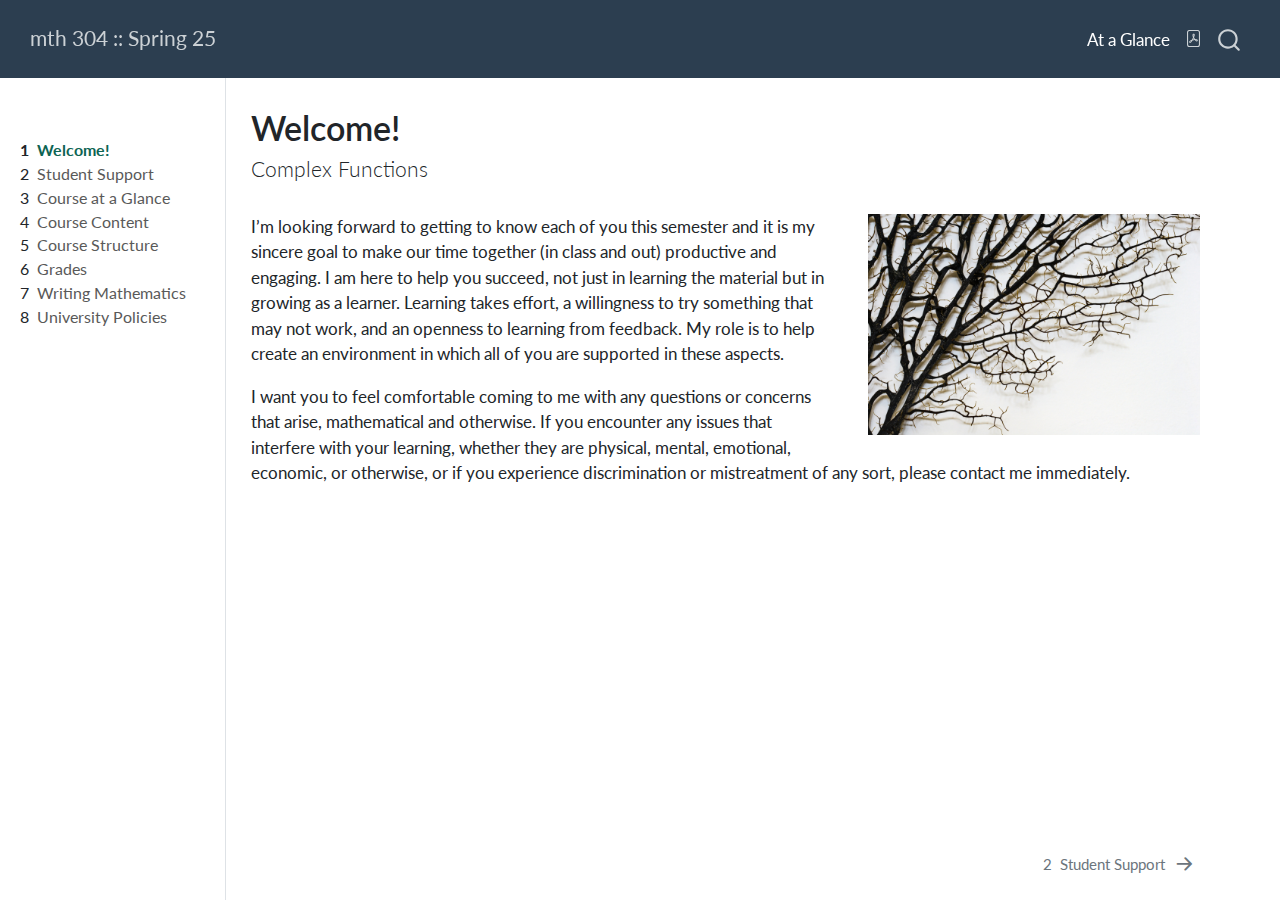
==== docs/index.html @ 9577b76c "initial commit" ====
<!DOCTYPE html>
<html xmlns="http://www.w3.org/1999/xhtml" lang="en" xml:lang="en"><head>

<meta charset="utf-8">
<meta name="generator" content="quarto-1.6.40">

<meta name="viewport" content="width=device-width, initial-scale=1.0, user-scalable=yes">


<title>Welcome!</title>
<style>
code{white-space: pre-wrap;}
span.smallcaps{font-variant: small-caps;}
div.columns{display: flex; gap: min(4vw, 1.5em);}
div.column{flex: auto; overflow-x: auto;}
div.hanging-indent{margin-left: 1.5em; text-indent: -1.5em;}
ul.task-list{list-style: none;}
ul.task-list li input[type="checkbox"] {
  width: 0.8em;
  margin: 0 0.8em 0.2em -1em; /* quarto-specific, see https://github.com/quarto-dev/quarto-cli/issues/4556 */ 
  vertical-align: middle;
}
</style>


<script src="site_libs/quarto-nav/quarto-nav.js"></script>
<script src="site_libs/clipboard/clipboard.min.js"></script>
<script src="site_libs/quarto-search/autocomplete.umd.js"></script>
<script src="site_libs/quarto-search/fuse.min.js"></script>
<script src="site_libs/quarto-search/quarto-search.js"></script>
<meta name="quarto:offset" content="./">
<link href="./support.html" rel="next">
<script src="site_libs/quarto-html/quarto.js"></script>
<script src="site_libs/quarto-html/popper.min.js"></script>
<script src="site_libs/quarto-html/tippy.umd.min.js"></script>
<script src="site_libs/quarto-html/anchor.min.js"></script>
<link href="site_libs/quarto-html/tippy.css" rel="stylesheet">
<link href="site_libs/quarto-html/quarto-syntax-highlighting-549806ee2085284f45b00abea8c6df48.css" rel="stylesheet" id="quarto-text-highlighting-styles">
<script src="site_libs/bootstrap/bootstrap.min.js"></script>
<link href="site_libs/bootstrap/bootstrap-icons.css" rel="stylesheet">
<link href="site_libs/bootstrap/bootstrap-78a36b81f75e5413a2bee1bedd89c2b3.min.css" rel="stylesheet" append-hash="true" id="quarto-bootstrap" data-mode="light">
<script id="quarto-search-options" type="application/json">{
  "location": "navbar",
  "copy-button": false,
  "collapse-after": 3,
  "panel-placement": "end",
  "type": "overlay",
  "limit": 50,
  "keyboard-shortcut": [
    "f",
    "/",
    "s"
  ],
  "show-item-context": false,
  "language": {
    "search-no-results-text": "No results",
    "search-matching-documents-text": "matching documents",
    "search-copy-link-title": "Copy link to search",
    "search-hide-matches-text": "Hide additional matches",
    "search-more-match-text": "more match in this document",
    "search-more-matches-text": "more matches in this document",
    "search-clear-button-title": "Clear",
    "search-text-placeholder": "",
    "search-detached-cancel-button-title": "Cancel",
    "search-submit-button-title": "Submit",
    "search-label": "Search"
  }
}</script>


</head>

<body class="nav-sidebar docked nav-fixed fullcontent">

<div id="quarto-search-results"></div>
  <header id="quarto-header" class="headroom fixed-top">
    <nav class="navbar navbar-expand-lg " data-bs-theme="dark">
      <div class="navbar-container container-fluid">
      <div class="navbar-brand-container mx-auto">
    <a class="navbar-brand" href="./index.html">
    <span class="navbar-title">mth 304 :: Spring 25</span>
    </a>
  </div>
            <div id="quarto-search" class="" title="Search"></div>
          <button class="navbar-toggler" type="button" data-bs-toggle="collapse" data-bs-target="#navbarCollapse" aria-controls="navbarCollapse" role="menu" aria-expanded="false" aria-label="Toggle navigation" onclick="if (window.quartoToggleHeadroom) { window.quartoToggleHeadroom(); }">
  <span class="navbar-toggler-icon"></span>
</button>
          <div class="collapse navbar-collapse" id="navbarCollapse">
            <ul class="navbar-nav navbar-nav-scroll ms-auto">
  <li class="nav-item">
    <a class="nav-link active" href="./glance.html" aria-current="page"> 
<span class="menu-text">At a Glance</span></a>
  </li>  
</ul>
          </div> <!-- /navcollapse -->
            <div class="quarto-navbar-tools">
    <a href="./MTH-304.pdf" title="Download PDF" class="quarto-navigation-tool px-1" aria-label="Download PDF"><i class="bi bi-file-pdf"></i></a>
</div>
      </div> <!-- /container-fluid -->
    </nav>
  <nav class="quarto-secondary-nav">
    <div class="container-fluid d-flex">
      <button type="button" class="quarto-btn-toggle btn" data-bs-toggle="collapse" role="button" data-bs-target=".quarto-sidebar-collapse-item" aria-controls="quarto-sidebar" aria-expanded="false" aria-label="Toggle sidebar navigation" onclick="if (window.quartoToggleHeadroom) { window.quartoToggleHeadroom(); }">
        <i class="bi bi-layout-text-sidebar-reverse"></i>
      </button>
        <nav class="quarto-page-breadcrumbs" aria-label="breadcrumb"><ol class="breadcrumb"><li class="breadcrumb-item"><a href="./index.html"><span class="chapter-number">1</span>&nbsp; <span class="chapter-title">Welcome!</span></a></li></ol></nav>
        <a class="flex-grow-1" role="navigation" data-bs-toggle="collapse" data-bs-target=".quarto-sidebar-collapse-item" aria-controls="quarto-sidebar" aria-expanded="false" aria-label="Toggle sidebar navigation" onclick="if (window.quartoToggleHeadroom) { window.quartoToggleHeadroom(); }">      
        </a>
      <button type="button" class="btn quarto-search-button" aria-label="Search" onclick="window.quartoOpenSearch();">
        <i class="bi bi-search"></i>
      </button>
    </div>
  </nav>
</header>
<!-- content -->
<div id="quarto-content" class="quarto-container page-columns page-rows-contents page-layout-article page-navbar">
<!-- sidebar -->
  <nav id="quarto-sidebar" class="sidebar collapse collapse-horizontal quarto-sidebar-collapse-item sidebar-navigation docked overflow-auto">
        <div class="mt-2 flex-shrink-0 align-items-center">
        <div class="sidebar-search">
        <div id="quarto-search" class="" title="Search"></div>
        </div>
        </div>
    <div class="sidebar-menu-container"> 
    <ul class="list-unstyled mt-1">
        <li class="sidebar-item">
  <div class="sidebar-item-container"> 
  <a href="./index.html" class="sidebar-item-text sidebar-link active">
 <span class="menu-text"><span class="chapter-number">1</span>&nbsp; <span class="chapter-title">Welcome!</span></span></a>
  </div>
</li>
        <li class="sidebar-item">
  <div class="sidebar-item-container"> 
  <a href="./support.html" class="sidebar-item-text sidebar-link">
 <span class="menu-text"><span class="chapter-number">2</span>&nbsp; <span class="chapter-title">Student Support</span></span></a>
  </div>
</li>
        <li class="sidebar-item">
  <div class="sidebar-item-container"> 
  <a href="./glance.html" class="sidebar-item-text sidebar-link">
 <span class="menu-text"><span class="chapter-number">3</span>&nbsp; <span class="chapter-title">Course at a Glance</span></span></a>
  </div>
</li>
        <li class="sidebar-item">
  <div class="sidebar-item-container"> 
  <a href="./about.html" class="sidebar-item-text sidebar-link">
 <span class="menu-text"><span class="chapter-number">4</span>&nbsp; <span class="chapter-title">Course Content</span></span></a>
  </div>
</li>
        <li class="sidebar-item">
  <div class="sidebar-item-container"> 
  <a href="./structure.html" class="sidebar-item-text sidebar-link">
 <span class="menu-text"><span class="chapter-number">5</span>&nbsp; <span class="chapter-title">Course Structure</span></span></a>
  </div>
</li>
        <li class="sidebar-item">
  <div class="sidebar-item-container"> 
  <a href="./grades.html" class="sidebar-item-text sidebar-link">
 <span class="menu-text"><span class="chapter-number">6</span>&nbsp; <span class="chapter-title">Grades</span></span></a>
  </div>
</li>
        <li class="sidebar-item">
  <div class="sidebar-item-container"> 
  <a href="./writing.html" class="sidebar-item-text sidebar-link">
 <span class="menu-text"><span class="chapter-number">7</span>&nbsp; <span class="chapter-title">Writing Mathematics</span></span></a>
  </div>
</li>
        <li class="sidebar-item">
  <div class="sidebar-item-container"> 
  <a href="./UPElements.html" class="sidebar-item-text sidebar-link">
 <span class="menu-text"><span class="chapter-number">8</span>&nbsp; <span class="chapter-title">University Policies</span></span></a>
  </div>
</li>
    </ul>
    </div>
</nav>
<div id="quarto-sidebar-glass" class="quarto-sidebar-collapse-item" data-bs-toggle="collapse" data-bs-target=".quarto-sidebar-collapse-item"></div>
<!-- margin-sidebar -->
    
<!-- main -->
<main class="content" id="quarto-document-content">

<header id="title-block-header" class="quarto-title-block default">
<div class="quarto-title">
<h1 class="title">Welcome!</h1>
<p class="subtitle lead">Complex Functions</p>
</div>



<div class="quarto-title-meta">

    
  
    
  </div>
  


</header>


<p><img src="images/whitaker.jpg" title="MTH 304" class="quarto-cover-image img-fluid"></p>
<p>I’m looking forward to getting to know each of you this semester and it is my sincere goal to make our time together (in class and out) productive and engaging. I am here to help you succeed, not just in learning the material but in growing as a learner. Learning takes effort, a willingness to try something that may not work, and an openness to learning from feedback. My role is to help create an environment in which all of you are supported in these aspects.</p>
<p>I want you to feel comfortable coming to me with any questions or concerns that arise, mathematical and otherwise. If you encounter any issues that interfere with your learning, whether they are physical, mental, emotional, economic, or otherwise, or if you experience discrimination or mistreatment of any sort, please contact me immediately.</p>



</main> <!-- /main -->
<script id="quarto-html-after-body" type="application/javascript">
window.document.addEventListener("DOMContentLoaded", function (event) {
  const toggleBodyColorMode = (bsSheetEl) => {
    const mode = bsSheetEl.getAttribute("data-mode");
    const bodyEl = window.document.querySelector("body");
    if (mode === "dark") {
      bodyEl.classList.add("quarto-dark");
      bodyEl.classList.remove("quarto-light");
    } else {
      bodyEl.classList.add("quarto-light");
      bodyEl.classList.remove("quarto-dark");
    }
  }
  const toggleBodyColorPrimary = () => {
    const bsSheetEl = window.document.querySelector("link#quarto-bootstrap");
    if (bsSheetEl) {
      toggleBodyColorMode(bsSheetEl);
    }
  }
  toggleBodyColorPrimary();  
  const icon = "";
  const anchorJS = new window.AnchorJS();
  anchorJS.options = {
    placement: 'right',
    icon: icon
  };
  anchorJS.add('.anchored');
  const isCodeAnnotation = (el) => {
    for (const clz of el.classList) {
      if (clz.startsWith('code-annotation-')) {                     
        return true;
      }
    }
    return false;
  }
  const onCopySuccess = function(e) {
    // button target
    const button = e.trigger;
    // don't keep focus
    button.blur();
    // flash "checked"
    button.classList.add('code-copy-button-checked');
    var currentTitle = button.getAttribute("title");
    button.setAttribute("title", "Copied!");
    let tooltip;
    if (window.bootstrap) {
      button.setAttribute("data-bs-toggle", "tooltip");
      button.setAttribute("data-bs-placement", "left");
      button.setAttribute("data-bs-title", "Copied!");
      tooltip = new bootstrap.Tooltip(button, 
        { trigger: "manual", 
          customClass: "code-copy-button-tooltip",
          offset: [0, -8]});
      tooltip.show();    
    }
    setTimeout(function() {
      if (tooltip) {
        tooltip.hide();
        button.removeAttribute("data-bs-title");
        button.removeAttribute("data-bs-toggle");
        button.removeAttribute("data-bs-placement");
      }
      button.setAttribute("title", currentTitle);
      button.classList.remove('code-copy-button-checked');
    }, 1000);
    // clear code selection
    e.clearSelection();
  }
  const getTextToCopy = function(trigger) {
      const codeEl = trigger.previousElementSibling.cloneNode(true);
      for (const childEl of codeEl.children) {
        if (isCodeAnnotation(childEl)) {
          childEl.remove();
        }
      }
      return codeEl.innerText;
  }
  const clipboard = new window.ClipboardJS('.code-copy-button:not([data-in-quarto-modal])', {
    text: getTextToCopy
  });
  clipboard.on('success', onCopySuccess);
  if (window.document.getElementById('quarto-embedded-source-code-modal')) {
    const clipboardModal = new window.ClipboardJS('.code-copy-button[data-in-quarto-modal]', {
      text: getTextToCopy,
      container: window.document.getElementById('quarto-embedded-source-code-modal')
    });
    clipboardModal.on('success', onCopySuccess);
  }
    var localhostRegex = new RegExp(/^(?:http|https):\/\/localhost\:?[0-9]*\//);
    var mailtoRegex = new RegExp(/^mailto:/);
      var filterRegex = new RegExp('/' + window.location.host + '/');
    var isInternal = (href) => {
        return filterRegex.test(href) || localhostRegex.test(href) || mailtoRegex.test(href);
    }
    // Inspect non-navigation links and adorn them if external
 	var links = window.document.querySelectorAll('a[href]:not(.nav-link):not(.navbar-brand):not(.toc-action):not(.sidebar-link):not(.sidebar-item-toggle):not(.pagination-link):not(.no-external):not([aria-hidden]):not(.dropdown-item):not(.quarto-navigation-tool):not(.about-link)');
    for (var i=0; i<links.length; i++) {
      const link = links[i];
      if (!isInternal(link.href)) {
        // undo the damage that might have been done by quarto-nav.js in the case of
        // links that we want to consider external
        if (link.dataset.originalHref !== undefined) {
          link.href = link.dataset.originalHref;
        }
          // target, if specified
          link.setAttribute("target", "_blank");
          if (link.getAttribute("rel") === null) {
            link.setAttribute("rel", "noopener");
          }
          // default icon
          link.classList.add("external");
      }
    }
  function tippyHover(el, contentFn, onTriggerFn, onUntriggerFn) {
    const config = {
      allowHTML: true,
      maxWidth: 500,
      delay: 100,
      arrow: false,
      appendTo: function(el) {
          return el.parentElement;
      },
      interactive: true,
      interactiveBorder: 10,
      theme: 'quarto',
      placement: 'bottom-start',
    };
    if (contentFn) {
      config.content = contentFn;
    }
    if (onTriggerFn) {
      config.onTrigger = onTriggerFn;
    }
    if (onUntriggerFn) {
      config.onUntrigger = onUntriggerFn;
    }
    window.tippy(el, config); 
  }
  const noterefs = window.document.querySelectorAll('a[role="doc-noteref"]');
  for (var i=0; i<noterefs.length; i++) {
    const ref = noterefs[i];
    tippyHover(ref, function() {
      // use id or data attribute instead here
      let href = ref.getAttribute('data-footnote-href') || ref.getAttribute('href');
      try { href = new URL(href).hash; } catch {}
      const id = href.replace(/^#\/?/, "");
      const note = window.document.getElementById(id);
      if (note) {
        return note.innerHTML;
      } else {
        return "";
      }
    });
  }
  const xrefs = window.document.querySelectorAll('a.quarto-xref');
  const processXRef = (id, note) => {
    // Strip column container classes
    const stripColumnClz = (el) => {
      el.classList.remove("page-full", "page-columns");
      if (el.children) {
        for (const child of el.children) {
          stripColumnClz(child);
        }
      }
    }
    stripColumnClz(note)
    if (id === null || id.startsWith('sec-')) {
      // Special case sections, only their first couple elements
      const container = document.createElement("div");
      if (note.children && note.children.length > 2) {
        container.appendChild(note.children[0].cloneNode(true));
        for (let i = 1; i < note.children.length; i++) {
          const child = note.children[i];
          if (child.tagName === "P" && child.innerText === "") {
            continue;
          } else {
            container.appendChild(child.cloneNode(true));
            break;
          }
        }
        if (window.Quarto?.typesetMath) {
          window.Quarto.typesetMath(container);
        }
        return container.innerHTML
      } else {
        if (window.Quarto?.typesetMath) {
          window.Quarto.typesetMath(note);
        }
        return note.innerHTML;
      }
    } else {
      // Remove any anchor links if they are present
      const anchorLink = note.querySelector('a.anchorjs-link');
      if (anchorLink) {
        anchorLink.remove();
      }
      if (window.Quarto?.typesetMath) {
        window.Quarto.typesetMath(note);
      }
      if (note.classList.contains("callout")) {
        return note.outerHTML;
      } else {
        return note.innerHTML;
      }
    }
  }
  for (var i=0; i<xrefs.length; i++) {
    const xref = xrefs[i];
    tippyHover(xref, undefined, function(instance) {
      instance.disable();
      let url = xref.getAttribute('href');
      let hash = undefined; 
      if (url.startsWith('#')) {
        hash = url;
      } else {
        try { hash = new URL(url).hash; } catch {}
      }
      if (hash) {
        const id = hash.replace(/^#\/?/, "");
        const note = window.document.getElementById(id);
        if (note !== null) {
          try {
            const html = processXRef(id, note.cloneNode(true));
            instance.setContent(html);
          } finally {
            instance.enable();
            instance.show();
          }
        } else {
          // See if we can fetch this
          fetch(url.split('#')[0])
          .then(res => res.text())
          .then(html => {
            const parser = new DOMParser();
            const htmlDoc = parser.parseFromString(html, "text/html");
            const note = htmlDoc.getElementById(id);
            if (note !== null) {
              const html = processXRef(id, note);
              instance.setContent(html);
            } 
          }).finally(() => {
            instance.enable();
            instance.show();
          });
        }
      } else {
        // See if we can fetch a full url (with no hash to target)
        // This is a special case and we should probably do some content thinning / targeting
        fetch(url)
        .then(res => res.text())
        .then(html => {
          const parser = new DOMParser();
          const htmlDoc = parser.parseFromString(html, "text/html");
          const note = htmlDoc.querySelector('main.content');
          if (note !== null) {
            // This should only happen for chapter cross references
            // (since there is no id in the URL)
            // remove the first header
            if (note.children.length > 0 && note.children[0].tagName === "HEADER") {
              note.children[0].remove();
            }
            const html = processXRef(null, note);
            instance.setContent(html);
          } 
        }).finally(() => {
          instance.enable();
          instance.show();
        });
      }
    }, function(instance) {
    });
  }
      let selectedAnnoteEl;
      const selectorForAnnotation = ( cell, annotation) => {
        let cellAttr = 'data-code-cell="' + cell + '"';
        let lineAttr = 'data-code-annotation="' +  annotation + '"';
        const selector = 'span[' + cellAttr + '][' + lineAttr + ']';
        return selector;
      }
      const selectCodeLines = (annoteEl) => {
        const doc = window.document;
        const targetCell = annoteEl.getAttribute("data-target-cell");
        const targetAnnotation = annoteEl.getAttribute("data-target-annotation");
        const annoteSpan = window.document.querySelector(selectorForAnnotation(targetCell, targetAnnotation));
        const lines = annoteSpan.getAttribute("data-code-lines").split(",");
        const lineIds = lines.map((line) => {
          return targetCell + "-" + line;
        })
        let top = null;
        let height = null;
        let parent = null;
        if (lineIds.length > 0) {
            //compute the position of the single el (top and bottom and make a div)
            const el = window.document.getElementById(lineIds[0]);
            top = el.offsetTop;
            height = el.offsetHeight;
            parent = el.parentElement.parentElement;
          if (lineIds.length > 1) {
            const lastEl = window.document.getElementById(lineIds[lineIds.length - 1]);
            const bottom = lastEl.offsetTop + lastEl.offsetHeight;
            height = bottom - top;
          }
          if (top !== null && height !== null && parent !== null) {
            // cook up a div (if necessary) and position it 
            let div = window.document.getElementById("code-annotation-line-highlight");
            if (div === null) {
              div = window.document.createElement("div");
              div.setAttribute("id", "code-annotation-line-highlight");
              div.style.position = 'absolute';
              parent.appendChild(div);
            }
            div.style.top = top - 2 + "px";
            div.style.height = height + 4 + "px";
            div.style.left = 0;
            let gutterDiv = window.document.getElementById("code-annotation-line-highlight-gutter");
            if (gutterDiv === null) {
              gutterDiv = window.document.createElement("div");
              gutterDiv.setAttribute("id", "code-annotation-line-highlight-gutter");
              gutterDiv.style.position = 'absolute';
              const codeCell = window.document.getElementById(targetCell);
              const gutter = codeCell.querySelector('.code-annotation-gutter');
              gutter.appendChild(gutterDiv);
            }
            gutterDiv.style.top = top - 2 + "px";
            gutterDiv.style.height = height + 4 + "px";
          }
          selectedAnnoteEl = annoteEl;
        }
      };
      const unselectCodeLines = () => {
        const elementsIds = ["code-annotation-line-highlight", "code-annotation-line-highlight-gutter"];
        elementsIds.forEach((elId) => {
          const div = window.document.getElementById(elId);
          if (div) {
            div.remove();
          }
        });
        selectedAnnoteEl = undefined;
      };
        // Handle positioning of the toggle
    window.addEventListener(
      "resize",
      throttle(() => {
        elRect = undefined;
        if (selectedAnnoteEl) {
          selectCodeLines(selectedAnnoteEl);
        }
      }, 10)
    );
    function throttle(fn, ms) {
    let throttle = false;
    let timer;
      return (...args) => {
        if(!throttle) { // first call gets through
            fn.apply(this, args);
            throttle = true;
        } else { // all the others get throttled
            if(timer) clearTimeout(timer); // cancel #2
            timer = setTimeout(() => {
              fn.apply(this, args);
              timer = throttle = false;
            }, ms);
        }
      };
    }
      // Attach click handler to the DT
      const annoteDls = window.document.querySelectorAll('dt[data-target-cell]');
      for (const annoteDlNode of annoteDls) {
        annoteDlNode.addEventListener('click', (event) => {
          const clickedEl = event.target;
          if (clickedEl !== selectedAnnoteEl) {
            unselectCodeLines();
            const activeEl = window.document.querySelector('dt[data-target-cell].code-annotation-active');
            if (activeEl) {
              activeEl.classList.remove('code-annotation-active');
            }
            selectCodeLines(clickedEl);
            clickedEl.classList.add('code-annotation-active');
          } else {
            // Unselect the line
            unselectCodeLines();
            clickedEl.classList.remove('code-annotation-active');
          }
        });
      }
  const findCites = (el) => {
    const parentEl = el.parentElement;
    if (parentEl) {
      const cites = parentEl.dataset.cites;
      if (cites) {
        return {
          el,
          cites: cites.split(' ')
        };
      } else {
        return findCites(el.parentElement)
      }
    } else {
      return undefined;
    }
  };
  var bibliorefs = window.document.querySelectorAll('a[role="doc-biblioref"]');
  for (var i=0; i<bibliorefs.length; i++) {
    const ref = bibliorefs[i];
    const citeInfo = findCites(ref);
    if (citeInfo) {
      tippyHover(citeInfo.el, function() {
        var popup = window.document.createElement('div');
        citeInfo.cites.forEach(function(cite) {
          var citeDiv = window.document.createElement('div');
          citeDiv.classList.add('hanging-indent');
          citeDiv.classList.add('csl-entry');
          var biblioDiv = window.document.getElementById('ref-' + cite);
          if (biblioDiv) {
            citeDiv.innerHTML = biblioDiv.innerHTML;
          }
          popup.appendChild(citeDiv);
        });
        return popup.innerHTML;
      });
    }
  }
});
</script>
<nav class="page-navigation">
  <div class="nav-page nav-page-previous">
  </div>
  <div class="nav-page nav-page-next">
      <a href="./support.html" class="pagination-link" aria-label="Student Support">
        <span class="nav-page-text"><span class="chapter-number">2</span>&nbsp; <span class="chapter-title">Student Support</span></span> <i class="bi bi-arrow-right-short"></i>
      </a>
  </div>
</nav>
</div> <!-- /content -->




</body></html>
---- docs/site_libs/quarto-html/tippy.css ----
.tippy-box[data-animation=fade][data-state=hidden]{opacity:0}[data-tippy-root]{max-width:calc(100vw - 10px)}.tippy-box{position:relative;background-color:#333;color:#fff;border-radius:4px;font-size:14px;line-height:1.4;white-space:normal;outline:0;transition-property:transform,visibility,opacity}.tippy-box[data-placement^=top]>.tippy-arrow{bottom:0}.tippy-box[data-placement^=top]>.tippy-arrow:before{bottom:-7px;left:0;border-width:8px 8px 0;border-top-color:initial;transform-origin:center top}.tippy-box[data-placement^=bottom]>.tippy-arrow{top:0}.tippy-box[data-placement^=bottom]>.tippy-arrow:before{top:-7px;left:0;border-width:0 8px 8px;border-bottom-color:initial;transform-origin:center bottom}.tippy-box[data-placement^=left]>.tippy-arrow{right:0}.tippy-box[data-placement^=left]>.tippy-arrow:before{border-width:8px 0 8px 8px;border-left-color:initial;right:-7px;transform-origin:center left}.tippy-box[data-placement^=right]>.tippy-arrow{left:0}.tippy-box[data-placement^=right]>.tippy-arrow:before{left:-7px;border-width:8px 8px 8px 0;border-right-color:initial;transform-origin:center right}.tippy-box[data-inertia][data-state=visible]{transition-timing-function:cubic-bezier(.54,1.5,.38,1.11)}.tippy-arrow{width:16px;height:16px;color:#333}.tippy-arrow:before{content:"";position:absolute;border-color:transparent;border-style:solid}.tippy-content{position:relative;padding:5px 9px;z-index:1}
---- docs/site_libs/quarto-html/quarto-syntax-highlighting-549806ee2085284f45b00abea8c6df48.css ----
/* quarto syntax highlight colors */
:root {
  --quarto-hl-ot-color: #003B4F;
  --quarto-hl-at-color: #657422;
  --quarto-hl-ss-color: #20794D;
  --quarto-hl-an-color: #5E5E5E;
  --quarto-hl-fu-color: #4758AB;
  --quarto-hl-st-color: #20794D;
  --quarto-hl-cf-color: #003B4F;
  --quarto-hl-op-color: #5E5E5E;
  --quarto-hl-er-color: #AD0000;
  --quarto-hl-bn-color: #AD0000;
  --quarto-hl-al-color: #AD0000;
  --quarto-hl-va-color: #111111;
  --quarto-hl-bu-color: inherit;
  --quarto-hl-ex-color: inherit;
  --quarto-hl-pp-color: #AD0000;
  --quarto-hl-in-color: #5E5E5E;
  --quarto-hl-vs-color: #20794D;
  --quarto-hl-wa-color: #5E5E5E;
  --quarto-hl-do-color: #5E5E5E;
  --quarto-hl-im-color: #00769E;
  --quarto-hl-ch-color: #20794D;
  --quarto-hl-dt-color: #AD0000;
  --quarto-hl-fl-color: #AD0000;
  --quarto-hl-co-color: #5E5E5E;
  --quarto-hl-cv-color: #5E5E5E;
  --quarto-hl-cn-color: #8f5902;
  --quarto-hl-sc-color: #5E5E5E;
  --quarto-hl-dv-color: #AD0000;
  --quarto-hl-kw-color: #003B4F;
}

/* other quarto variables */
:root {
  --quarto-font-monospace: SFMono-Regular, Menlo, Monaco, Consolas, "Liberation Mono", "Courier New", monospace;
}

pre > code.sourceCode > span {
  color: #003B4F;
}

code span {
  color: #003B4F;
}

code.sourceCode > span {
  color: #003B4F;
}

div.sourceCode,
div.sourceCode pre.sourceCode {
  color: #003B4F;
}

code span.ot {
  color: #003B4F;
  font-style: inherit;
}

code span.at {
  color: #657422;
  font-style: inherit;
}

code span.ss {
  color: #20794D;
  font-style: inherit;
}

code span.an {
  color: #5E5E5E;
  font-style: inherit;
}

code span.fu {
  color: #4758AB;
  font-style: inherit;
}

code span.st {
  color: #20794D;
  font-style: inherit;
}

code span.cf {
  color: #003B4F;
  font-weight: bold;
  font-style: inherit;
}

code span.op {
  color: #5E5E5E;
  font-style: inherit;
}

code span.er {
  color: #AD0000;
  font-style: inherit;
}

code span.bn {
  color: #AD0000;
  font-style: inherit;
}

code span.al {
  color: #AD0000;
  font-style: inherit;
}

code span.va {
  color: #111111;
  font-style: inherit;
}

code span.bu {
  font-style: inherit;
}

code span.ex {
  font-style: inherit;
}

code span.pp {
  color: #AD0000;
  font-style: inherit;
}

code span.in {
  color: #5E5E5E;
  font-style: inherit;
}

code span.vs {
  color: #20794D;
  font-style: inherit;
}

code span.wa {
  color: #5E5E5E;
  font-style: italic;
}

code span.do {
  color: #5E5E5E;
  font-style: italic;
}

code span.im {
  color: #00769E;
  font-style: inherit;
}

code span.ch {
  color: #20794D;
  font-style: inherit;
}

code span.dt {
  color: #AD0000;
  font-style: inherit;
}

code span.fl {
  color: #AD0000;
  font-style: inherit;
}

code span.co {
  color: #5E5E5E;
  font-style: inherit;
}

code span.cv {
  color: #5E5E5E;
  font-style: italic;
}

code span.cn {
  color: #8f5902;
  font-style: inherit;
}

code span.sc {
  color: #5E5E5E;
  font-style: inherit;
}

code span.dv {
  color: #AD0000;
  font-style: inherit;
}

code span.kw {
  color: #003B4F;
  font-weight: bold;
  font-style: inherit;
}

.prevent-inlining {
  content: "</";
}

/*# sourceMappingURL=ae99138f4fbc2fb4c9f5e5cd69c22459.css.map */
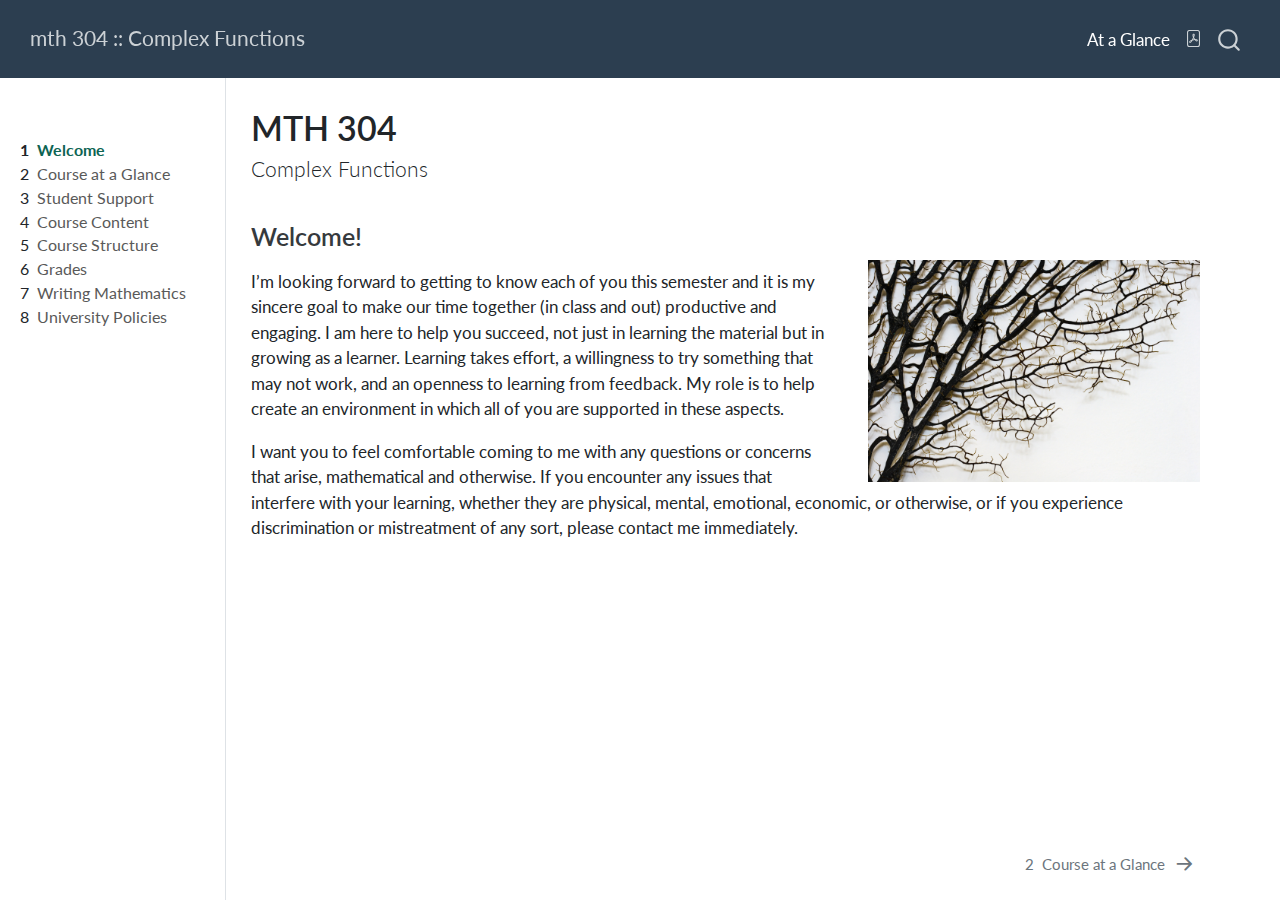
==== commit 0594fb39: "at a glance" ====
--- a/docs/index.html
+++ b/docs/index.html
@@ -2,12 +2,12 @@
 <html xmlns="http://www.w3.org/1999/xhtml" lang="en" xml:lang="en"><head>
 
 <meta charset="utf-8">
-<meta name="generator" content="quarto-1.6.40">
+<meta name="generator" content="quarto-1.5.57">
 
 <meta name="viewport" content="width=device-width, initial-scale=1.0, user-scalable=yes">
 
 
-<title>Welcome!</title>
+<title>MTH 304</title>
 <style>
 code{white-space: pre-wrap;}
 span.smallcaps{font-variant: small-caps;}
@@ -29,16 +29,16 @@
 <script src="site_libs/quarto-search/fuse.min.js"></script>
 <script src="site_libs/quarto-search/quarto-search.js"></script>
 <meta name="quarto:offset" content="./">
-<link href="./support.html" rel="next">
+<link href="./glance.html" rel="next">
 <script src="site_libs/quarto-html/quarto.js"></script>
 <script src="site_libs/quarto-html/popper.min.js"></script>
 <script src="site_libs/quarto-html/tippy.umd.min.js"></script>
 <script src="site_libs/quarto-html/anchor.min.js"></script>
 <link href="site_libs/quarto-html/tippy.css" rel="stylesheet">
-<link href="site_libs/quarto-html/quarto-syntax-highlighting-549806ee2085284f45b00abea8c6df48.css" rel="stylesheet" id="quarto-text-highlighting-styles">
+<link href="site_libs/quarto-html/quarto-syntax-highlighting.css" rel="stylesheet" id="quarto-text-highlighting-styles">
 <script src="site_libs/bootstrap/bootstrap.min.js"></script>
 <link href="site_libs/bootstrap/bootstrap-icons.css" rel="stylesheet">
-<link href="site_libs/bootstrap/bootstrap-78a36b81f75e5413a2bee1bedd89c2b3.min.css" rel="stylesheet" append-hash="true" id="quarto-bootstrap" data-mode="light">
+<link href="site_libs/bootstrap/bootstrap.min.css" rel="stylesheet" id="quarto-bootstrap" data-mode="light">
 <script id="quarto-search-options" type="application/json">{
   "location": "navbar",
   "copy-button": false,
@@ -78,7 +78,7 @@
       <div class="navbar-container container-fluid">
       <div class="navbar-brand-container mx-auto">
     <a class="navbar-brand" href="./index.html">
-    <span class="navbar-title">mth 304 :: Spring 25</span>
+    <span class="navbar-title">mth 304 :: Complex Functions</span>
     </a>
   </div>
             <div id="quarto-search" class="" title="Search"></div>
@@ -103,7 +103,7 @@
       <button type="button" class="quarto-btn-toggle btn" data-bs-toggle="collapse" role="button" data-bs-target=".quarto-sidebar-collapse-item" aria-controls="quarto-sidebar" aria-expanded="false" aria-label="Toggle sidebar navigation" onclick="if (window.quartoToggleHeadroom) { window.quartoToggleHeadroom(); }">
         <i class="bi bi-layout-text-sidebar-reverse"></i>
       </button>
-        <nav class="quarto-page-breadcrumbs" aria-label="breadcrumb"><ol class="breadcrumb"><li class="breadcrumb-item"><a href="./index.html"><span class="chapter-number">1</span>&nbsp; <span class="chapter-title">Welcome!</span></a></li></ol></nav>
+        <nav class="quarto-page-breadcrumbs" aria-label="breadcrumb"><ol class="breadcrumb"><li class="breadcrumb-item"><a href="./index.html"><span class="chapter-number">1</span>&nbsp; <span class="chapter-title">Welcome</span></a></li></ol></nav>
         <a class="flex-grow-1" role="navigation" data-bs-toggle="collapse" data-bs-target=".quarto-sidebar-collapse-item" aria-controls="quarto-sidebar" aria-expanded="false" aria-label="Toggle sidebar navigation" onclick="if (window.quartoToggleHeadroom) { window.quartoToggleHeadroom(); }">      
         </a>
       <button type="button" class="btn quarto-search-button" aria-label="Search" onclick="window.quartoOpenSearch();">
@@ -126,19 +126,19 @@
         <li class="sidebar-item">
   <div class="sidebar-item-container"> 
   <a href="./index.html" class="sidebar-item-text sidebar-link active">
- <span class="menu-text"><span class="chapter-number">1</span>&nbsp; <span class="chapter-title">Welcome!</span></span></a>
+ <span class="menu-text"><span class="chapter-number">1</span>&nbsp; <span class="chapter-title">Welcome</span></span></a>
+  </div>
+</li>
+        <li class="sidebar-item">
+  <div class="sidebar-item-container"> 
+  <a href="./glance.html" class="sidebar-item-text sidebar-link">
+ <span class="menu-text"><span class="chapter-number">2</span>&nbsp; <span class="chapter-title">Course at a Glance</span></span></a>
   </div>
 </li>
         <li class="sidebar-item">
   <div class="sidebar-item-container"> 
   <a href="./support.html" class="sidebar-item-text sidebar-link">
- <span class="menu-text"><span class="chapter-number">2</span>&nbsp; <span class="chapter-title">Student Support</span></span></a>
-  </div>
-</li>
-        <li class="sidebar-item">
-  <div class="sidebar-item-container"> 
-  <a href="./glance.html" class="sidebar-item-text sidebar-link">
- <span class="menu-text"><span class="chapter-number">3</span>&nbsp; <span class="chapter-title">Course at a Glance</span></span></a>
+ <span class="menu-text"><span class="chapter-number">3</span>&nbsp; <span class="chapter-title">Student Support</span></span></a>
   </div>
 </li>
         <li class="sidebar-item">
@@ -182,7 +182,7 @@
 
 <header id="title-block-header" class="quarto-title-block default">
 <div class="quarto-title">
-<h1 class="title">Welcome!</h1>
+<h1 class="title">MTH 304</h1>
 <p class="subtitle lead">Complex Functions</p>
 </div>
 
@@ -200,11 +200,14 @@
 </header>
 
 
-<p><img src="images/whitaker.jpg" title="MTH 304" class="quarto-cover-image img-fluid"></p>
+
+<section id="welcome" class="level3">
+<h3 class="anchored" data-anchor-id="welcome">Welcome!</h3><p><img src="images/whitaker.jpg" title="MTH 304" class="quarto-cover-image img-fluid"></p>
 <p>I’m looking forward to getting to know each of you this semester and it is my sincere goal to make our time together (in class and out) productive and engaging. I am here to help you succeed, not just in learning the material but in growing as a learner. Learning takes effort, a willingness to try something that may not work, and an openness to learning from feedback. My role is to help create an environment in which all of you are supported in these aspects.</p>
 <p>I want you to feel comfortable coming to me with any questions or concerns that arise, mathematical and otherwise. If you encounter any issues that interfere with your learning, whether they are physical, mental, emotional, economic, or otherwise, or if you experience discrimination or mistreatment of any sort, please contact me immediately.</p>
 
 
+</section>
 
 </main> <!-- /main -->
 <script id="quarto-html-after-body" type="application/javascript">
@@ -289,6 +292,8 @@
   });
   clipboard.on('success', onCopySuccess);
   if (window.document.getElementById('quarto-embedded-source-code-modal')) {
+    // For code content inside modals, clipBoardJS needs to be initialized with a container option
+    // TODO: Check when it could be a function (https://github.com/zenorocha/clipboard.js/issues/860)
     const clipboardModal = new window.ClipboardJS('.code-copy-button[data-in-quarto-modal]', {
       text: getTextToCopy,
       container: window.document.getElementById('quarto-embedded-source-code-modal')
@@ -406,6 +411,7 @@
       if (window.Quarto?.typesetMath) {
         window.Quarto.typesetMath(note);
       }
+      // TODO in 1.5, we should make sure this works without a callout special case
       if (note.classList.contains("callout")) {
         return note.outerHTML;
       } else {
@@ -635,8 +641,8 @@
   <div class="nav-page nav-page-previous">
   </div>
   <div class="nav-page nav-page-next">
-      <a href="./support.html" class="pagination-link" aria-label="Student Support">
-        <span class="nav-page-text"><span class="chapter-number">2</span>&nbsp; <span class="chapter-title">Student Support</span></span> <i class="bi bi-arrow-right-short"></i>
+      <a href="./glance.html" class="pagination-link" aria-label="Course at a Glance">
+        <span class="nav-page-text"><span class="chapter-number">2</span>&nbsp; <span class="chapter-title">Course at a Glance</span></span> <i class="bi bi-arrow-right-short"></i>
       </a>
   </div>
 </nav>
--- a/docs/site_libs/quarto-html/quarto-syntax-highlighting.css
+++ b/docs/site_libs/quarto-html/quarto-syntax-highlighting.css
@@ -0,0 +1,205 @@
+/* quarto syntax highlight colors */
+:root {
+  --quarto-hl-ot-color: #003B4F;
+  --quarto-hl-at-color: #657422;
+  --quarto-hl-ss-color: #20794D;
+  --quarto-hl-an-color: #5E5E5E;
+  --quarto-hl-fu-color: #4758AB;
+  --quarto-hl-st-color: #20794D;
+  --quarto-hl-cf-color: #003B4F;
+  --quarto-hl-op-color: #5E5E5E;
+  --quarto-hl-er-color: #AD0000;
+  --quarto-hl-bn-color: #AD0000;
+  --quarto-hl-al-color: #AD0000;
+  --quarto-hl-va-color: #111111;
+  --quarto-hl-bu-color: inherit;
+  --quarto-hl-ex-color: inherit;
+  --quarto-hl-pp-color: #AD0000;
+  --quarto-hl-in-color: #5E5E5E;
+  --quarto-hl-vs-color: #20794D;
+  --quarto-hl-wa-color: #5E5E5E;
+  --quarto-hl-do-color: #5E5E5E;
+  --quarto-hl-im-color: #00769E;
+  --quarto-hl-ch-color: #20794D;
+  --quarto-hl-dt-color: #AD0000;
+  --quarto-hl-fl-color: #AD0000;
+  --quarto-hl-co-color: #5E5E5E;
+  --quarto-hl-cv-color: #5E5E5E;
+  --quarto-hl-cn-color: #8f5902;
+  --quarto-hl-sc-color: #5E5E5E;
+  --quarto-hl-dv-color: #AD0000;
+  --quarto-hl-kw-color: #003B4F;
+}
+
+/* other quarto variables */
+:root {
+  --quarto-font-monospace: SFMono-Regular, Menlo, Monaco, Consolas, "Liberation Mono", "Courier New", monospace;
+}
+
+pre > code.sourceCode > span {
+  color: #003B4F;
+}
+
+code span {
+  color: #003B4F;
+}
+
+code.sourceCode > span {
+  color: #003B4F;
+}
+
+div.sourceCode,
+div.sourceCode pre.sourceCode {
+  color: #003B4F;
+}
+
+code span.ot {
+  color: #003B4F;
+  font-style: inherit;
+}
+
+code span.at {
+  color: #657422;
+  font-style: inherit;
+}
+
+code span.ss {
+  color: #20794D;
+  font-style: inherit;
+}
+
+code span.an {
+  color: #5E5E5E;
+  font-style: inherit;
+}
+
+code span.fu {
+  color: #4758AB;
+  font-style: inherit;
+}
+
+code span.st {
+  color: #20794D;
+  font-style: inherit;
+}
+
+code span.cf {
+  color: #003B4F;
+  font-weight: bold;
+  font-style: inherit;
+}
+
+code span.op {
+  color: #5E5E5E;
+  font-style: inherit;
+}
+
+code span.er {
+  color: #AD0000;
+  font-style: inherit;
+}
+
+code span.bn {
+  color: #AD0000;
+  font-style: inherit;
+}
+
+code span.al {
+  color: #AD0000;
+  font-style: inherit;
+}
+
+code span.va {
+  color: #111111;
+  font-style: inherit;
+}
+
+code span.bu {
+  font-style: inherit;
+}
+
+code span.ex {
+  font-style: inherit;
+}
+
+code span.pp {
+  color: #AD0000;
+  font-style: inherit;
+}
+
+code span.in {
+  color: #5E5E5E;
+  font-style: inherit;
+}
+
+code span.vs {
+  color: #20794D;
+  font-style: inherit;
+}
+
+code span.wa {
+  color: #5E5E5E;
+  font-style: italic;
+}
+
+code span.do {
+  color: #5E5E5E;
+  font-style: italic;
+}
+
+code span.im {
+  color: #00769E;
+  font-style: inherit;
+}
+
+code span.ch {
+  color: #20794D;
+  font-style: inherit;
+}
+
+code span.dt {
+  color: #AD0000;
+  font-style: inherit;
+}
+
+code span.fl {
+  color: #AD0000;
+  font-style: inherit;
+}
+
+code span.co {
+  color: #5E5E5E;
+  font-style: inherit;
+}
+
+code span.cv {
+  color: #5E5E5E;
+  font-style: italic;
+}
+
+code span.cn {
+  color: #8f5902;
+  font-style: inherit;
+}
+
+code span.sc {
+  color: #5E5E5E;
+  font-style: inherit;
+}
+
+code span.dv {
+  color: #AD0000;
+  font-style: inherit;
+}
+
+code span.kw {
+  color: #003B4F;
+  font-weight: bold;
+  font-style: inherit;
+}
+
+.prevent-inlining {
+  content: "</";
+}
+
+/*# sourceMappingURL=debc5d5d77c3f9108843748ff7464032.css.map */
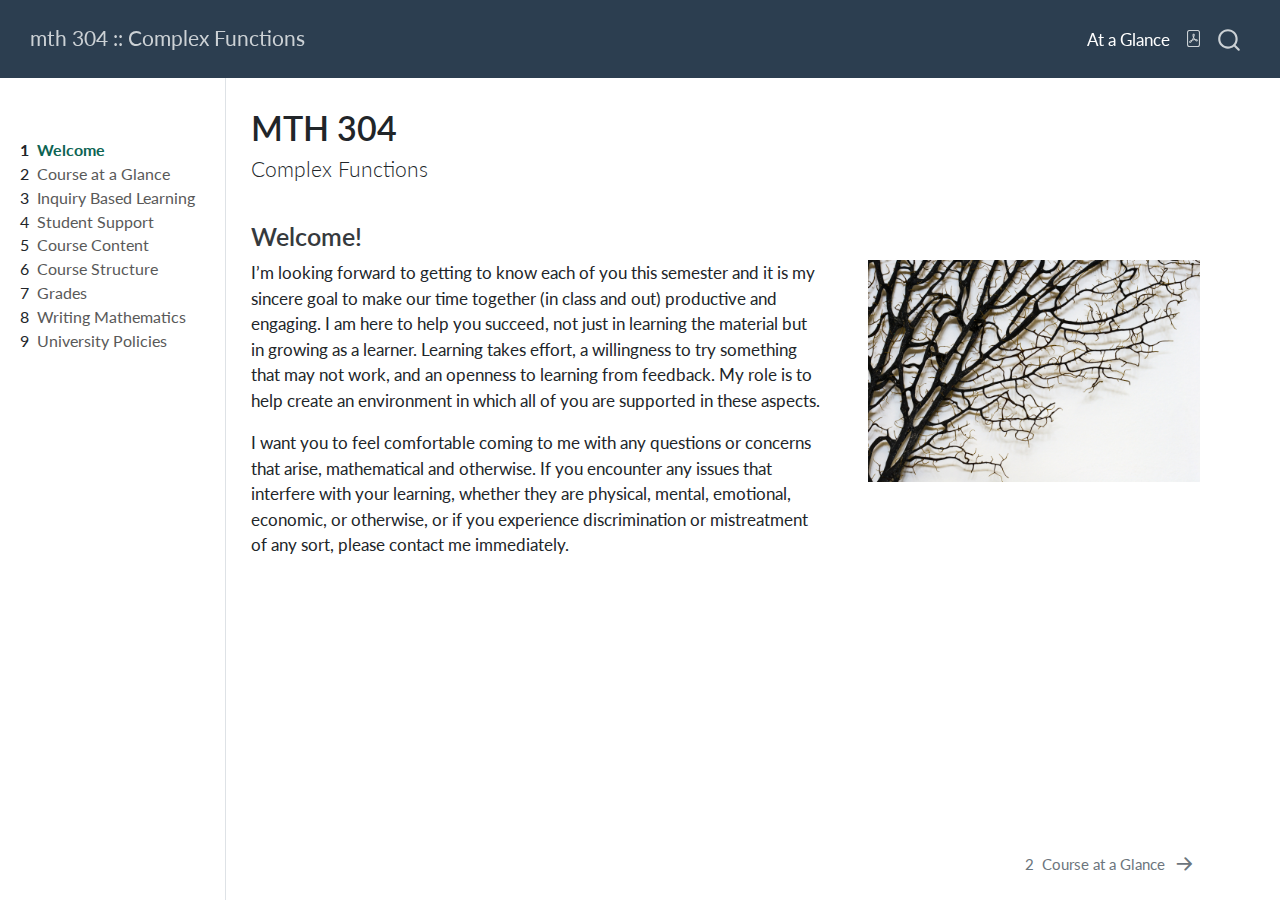
==== commit f4abc573: "ready to go" ====
--- a/docs/index.html
+++ b/docs/index.html
@@ -137,38 +137,44 @@
 </li>
         <li class="sidebar-item">
   <div class="sidebar-item-container"> 
+  <a href="./inquiry.html" class="sidebar-item-text sidebar-link">
+ <span class="menu-text"><span class="chapter-number">3</span>&nbsp; <span class="chapter-title">Inquiry Based Learning</span></span></a>
+  </div>
+</li>
+        <li class="sidebar-item">
+  <div class="sidebar-item-container"> 
   <a href="./support.html" class="sidebar-item-text sidebar-link">
- <span class="menu-text"><span class="chapter-number">3</span>&nbsp; <span class="chapter-title">Student Support</span></span></a>
+ <span class="menu-text"><span class="chapter-number">4</span>&nbsp; <span class="chapter-title">Student Support</span></span></a>
   </div>
 </li>
         <li class="sidebar-item">
   <div class="sidebar-item-container"> 
   <a href="./about.html" class="sidebar-item-text sidebar-link">
- <span class="menu-text"><span class="chapter-number">4</span>&nbsp; <span class="chapter-title">Course Content</span></span></a>
+ <span class="menu-text"><span class="chapter-number">5</span>&nbsp; <span class="chapter-title">Course Content</span></span></a>
   </div>
 </li>
         <li class="sidebar-item">
   <div class="sidebar-item-container"> 
   <a href="./structure.html" class="sidebar-item-text sidebar-link">
- <span class="menu-text"><span class="chapter-number">5</span>&nbsp; <span class="chapter-title">Course Structure</span></span></a>
+ <span class="menu-text"><span class="chapter-number">6</span>&nbsp; <span class="chapter-title">Course Structure</span></span></a>
   </div>
 </li>
         <li class="sidebar-item">
   <div class="sidebar-item-container"> 
   <a href="./grades.html" class="sidebar-item-text sidebar-link">
- <span class="menu-text"><span class="chapter-number">6</span>&nbsp; <span class="chapter-title">Grades</span></span></a>
+ <span class="menu-text"><span class="chapter-number">7</span>&nbsp; <span class="chapter-title">Grades</span></span></a>
   </div>
 </li>
         <li class="sidebar-item">
   <div class="sidebar-item-container"> 
   <a href="./writing.html" class="sidebar-item-text sidebar-link">
- <span class="menu-text"><span class="chapter-number">7</span>&nbsp; <span class="chapter-title">Writing Mathematics</span></span></a>
+ <span class="menu-text"><span class="chapter-number">8</span>&nbsp; <span class="chapter-title">Writing Mathematics</span></span></a>
   </div>
 </li>
         <li class="sidebar-item">
   <div class="sidebar-item-container"> 
   <a href="./UPElements.html" class="sidebar-item-text sidebar-link">
- <span class="menu-text"><span class="chapter-number">8</span>&nbsp; <span class="chapter-title">University Policies</span></span></a>
+ <span class="menu-text"><span class="chapter-number">9</span>&nbsp; <span class="chapter-title">University Policies</span></span></a>
   </div>
 </li>
     </ul>
@@ -200,11 +206,22 @@
 </header>
 
 
-
 <section id="welcome" class="level3">
-<h3 class="anchored" data-anchor-id="welcome">Welcome!</h3><p><img src="images/whitaker.jpg" title="MTH 304" class="quarto-cover-image img-fluid"></p>
+<h3 class="anchored" data-anchor-id="welcome">Welcome!</h3>
+<div class="columns">
+<div class="column" style="width:60%;">
 <p>I’m looking forward to getting to know each of you this semester and it is my sincere goal to make our time together (in class and out) productive and engaging. I am here to help you succeed, not just in learning the material but in growing as a learner. Learning takes effort, a willingness to try something that may not work, and an openness to learning from feedback. My role is to help create an environment in which all of you are supported in these aspects.</p>
 <p>I want you to feel comfortable coming to me with any questions or concerns that arise, mathematical and otherwise. If you encounter any issues that interfere with your learning, whether they are physical, mental, emotional, economic, or otherwise, or if you experience discrimination or mistreatment of any sort, please contact me immediately.</p>
+</div><div class="column" style="width:5%;">
+
+</div><div class="column" style="width:35%;">
+<div class="quarto-figure quarto-figure-right">
+<figure class="figure">
+<p><img src="images/whitaker.jpg" class="img-fluid quarto-figure quarto-figure-right figure-img"></p>
+</figure>
+</div>
+</div>
+</div>
 
 
 </section>
